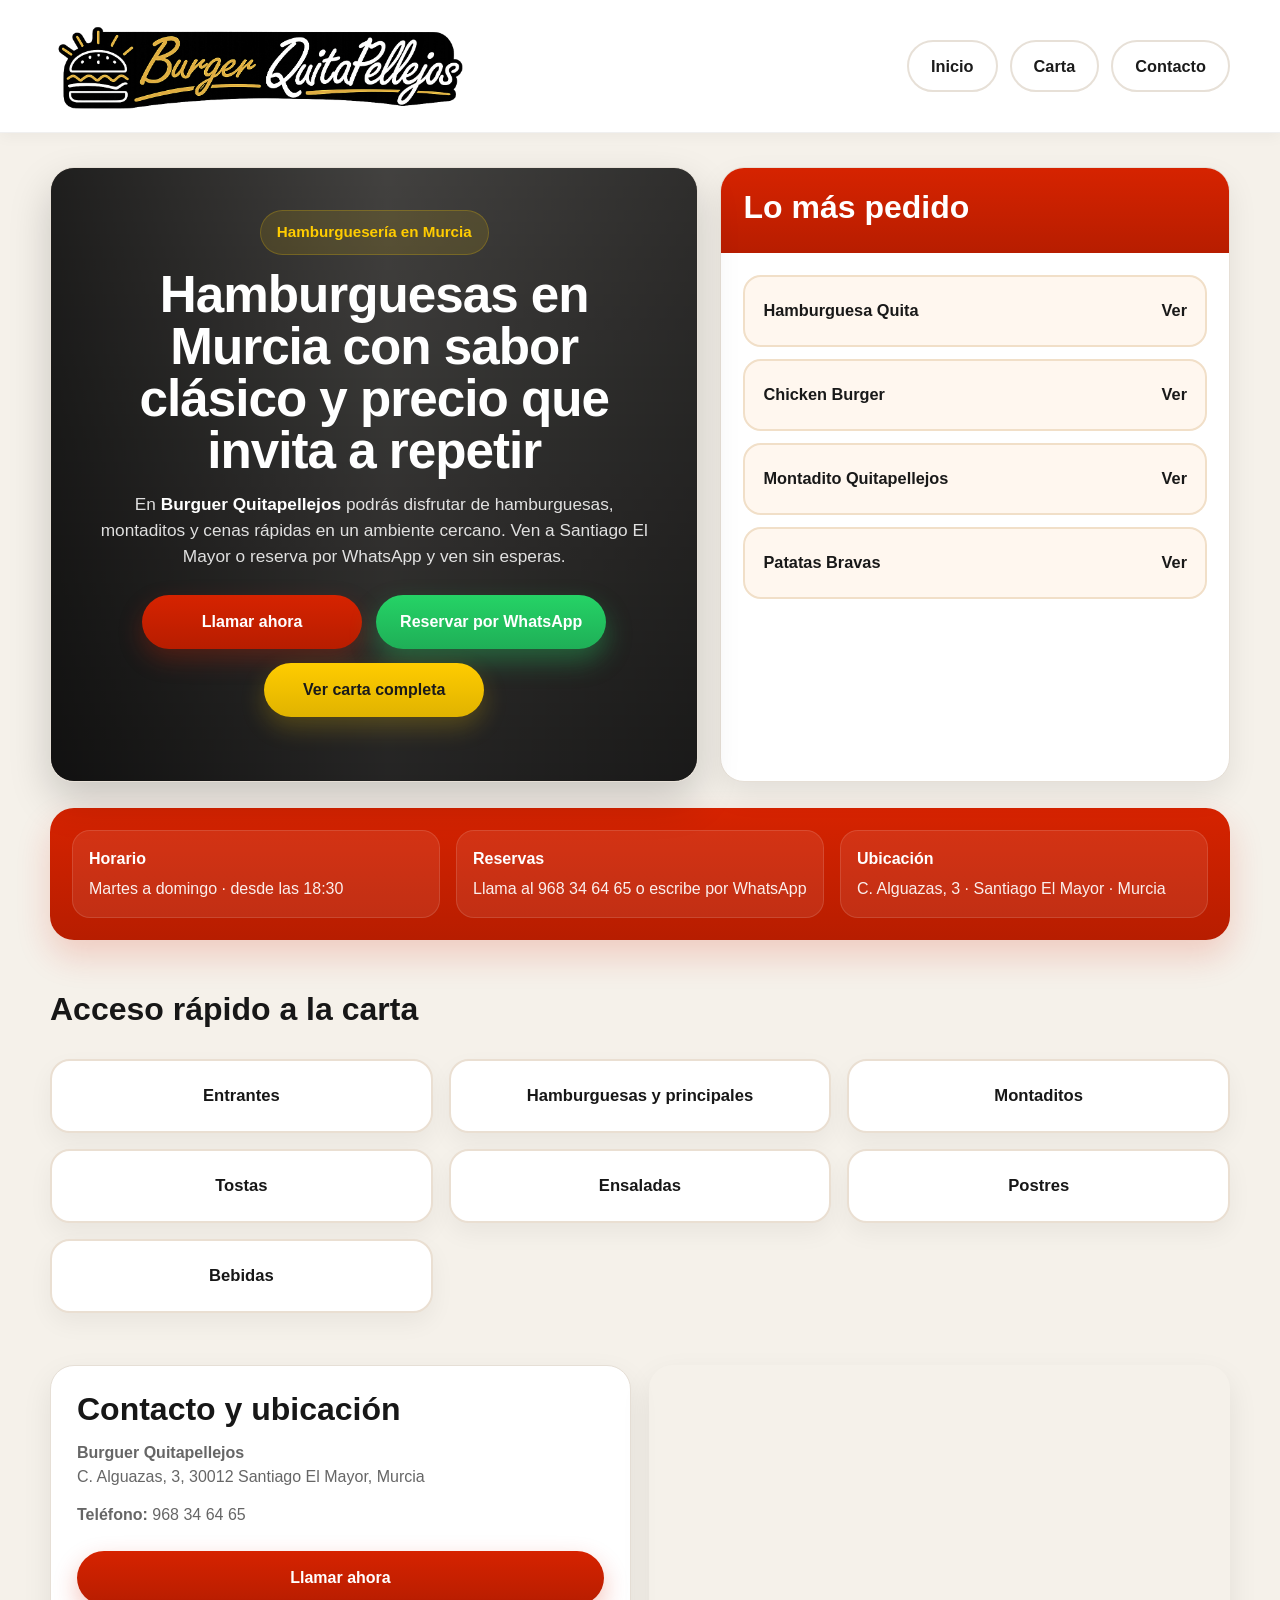
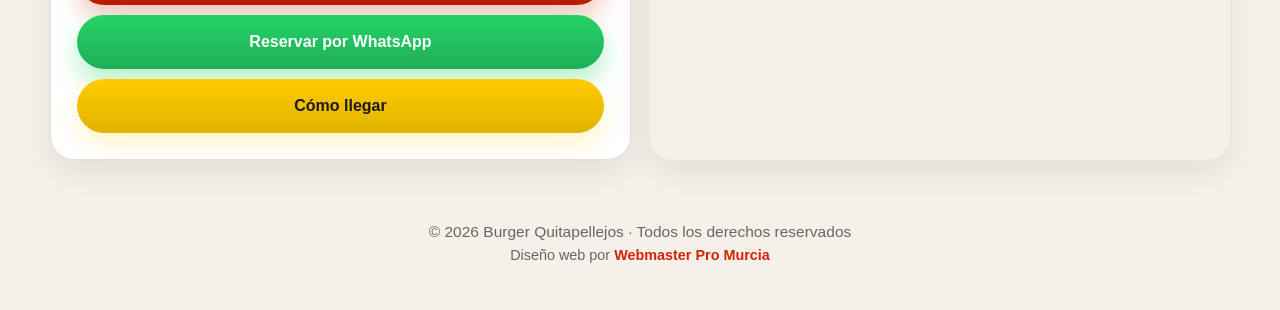
==== index.html @ cd7eaca4 "Update index.html" ====
<!DOCTYPE html>
<html lang="es">
<head>
  <meta charset="UTF-8" />
  <meta name="viewport" content="width=device-width, initial-scale=1.0" />
  <title> Burguer Quitapellejos en Murcia | Hamburguesería en Santiago El Mayor</title>
  <meta name="description" content="Quitapellejos Burguer en Murcia. Hamburguesería en Santiago El Mayor con hamburguesas, montaditos, tostas, ensaladas, entrantes, postres y bebidas. Llama o reserva por WhatsApp." />
  <meta name="theme-color" content="#d62300" />
  <link rel="stylesheet" href="style.css" />
</head>
<body>

  <header class="topbar">
    <div class="container topbar-inner">
      <a href="index.html" class="brand">
  <img src="logo1.png" alt="Burger Quitapellejos" class="brand-logo">
</a>

      <div class="nav">
        <nav class="nav-links">
          <a href="#inicio">Inicio</a>
          <a href="carta.html">Carta</a>
          <a href="#contacto">Contacto</a>
        </nav>
      </div>
    </div>
  </header>

  <main>
    <section class="hero" id="inicio">
      <div class="container hero-grid"> 
        <article class="hero-card hero-card-photo">
          <div class="hero-overlay"></div>
          <div class="hero-content">
            <span class="eyebrow">Hamburguesería en Murcia</span>
            <h1>Hamburguesas en Murcia con sabor clásico y precio que invita a repetir</h1>
            <p>En <strong>Burguer Quitapellejos</strong> podrás disfrutar de hamburguesas, montaditos y cenas rápidas en un ambiente cercano. Ven a Santiago El Mayor o reserva por WhatsApp y ven sin esperas.</p>

            <div class="hero-actions">
              <a class="btn btn-primary" href="tel:968346465">Llamar ahora</a>
              <a class="btn btn-whatsapp" href="https://wa.me/34639311161?text=Hola,%20quiero%20reservar%20mesa%20en%20Quitapellejos%20Burguer" target="_blank" rel="noopener">Reservar por WhatsApp</a>
              <a class="btn btn-secondary" href="carta.html">Ver carta completa</a>
            </div>

          </div>
        </article>

        <aside class="panel">
          <div class="panel-top">
            <h2>Lo más pedido</h2>
          </div>
          <div class="panel-body">
            <div class="top-products">
              <a class="top-product-btn" href="carta.html#hamburguesa-quita">
                <span>Hamburguesa Quita</span>
                <span>Ver</span>
              </a>
              <a class="top-product-btn" href="carta.html#chicken-burger">
                <span>Chicken Burger</span>
                <span>Ver</span>
              </a>
              <a class="top-product-btn" href="carta.html#montadito-quitapellejos">
                <span>Montadito Quitapellejos</span>
                <span>Ver</span>
              </a>
              <a class="top-product-btn" href="carta.html#patatas-bravas">
                <span>Patatas Bravas</span>
                <span>Ver</span>
              </a>
            </div>
          </div>
        </aside>
      </div>
    </section>

    <section class="schedule-strip">
      <div class="container schedule-strip-inner">
        <div class="schedule-item">
          <strong>Horario</strong>
          <span>Martes a domingo · desde las 18:30</span>
        </div>
        <div class="schedule-item">
          <strong>Reservas</strong>
          <span>Llama al 968 34 64 65 o escribe por WhatsApp</span>
        </div>
        <div class="schedule-item">
          <strong>Ubicación</strong>
          <span>C. Alguazas, 3 · Santiago El Mayor · Murcia</span>
        </div>
      </div>
    </section>

    <section class="section">
      <div class="container">
        <div class="section-head">
          <div>
            <h2>Acceso rápido a la carta</h2>
          </div>
        </div>

        <div class="category-grid">
          <a class="category-card" href="carta.html#entrantes">Entrantes</a>
          <a class="category-card" href="carta.html#principales">Hamburguesas y principales</a>
          <a class="category-card" href="carta.html#montaditos">Montaditos</a>
          <a class="category-card" href="carta.html#tostas">Tostas</a>
          <a class="category-card" href="carta.html#ensaladas">Ensaladas</a>
          <a class="category-card" href="carta.html#postres">Postres</a>
          <a class="category-card" href="carta.html#bebidas">Bebidas</a>
        </div>
      </div>
    </section>

    <section class="section" id="contacto">
      <div class="container contact-wrap">
        <article class="contact-card">
          <h2>Contacto y ubicación</h2>
          <p><strong> Burguer Quitapellejos </strong><br>C. Alguazas, 3, 30012 Santiago El Mayor, Murcia</p>
          <p><strong>Teléfono:</strong> <a href="tel:968346465">968 34 64 65</a></p>

          <a class="btn btn-primary" href="tel:968346465">Llamar ahora</a>
          <a class="btn btn-whatsapp" href="https://wa.me/34639311161?text=Hola,%20quiero%20reservar%20mesa%20en%20Quitapellejos%20Burguer" target="_blank" rel="noopener">Reservar por WhatsApp</a>
          <a class="btn btn-secondary" href="https://www.google.com/maps/search/?api=1&query=C.+Alguazas,+3,+30012+Santiago+El+Mayor,+Murcia" target="_blank" rel="noopener">Cómo llegar</a>
        </article>

        <iframe
          class="map-embed"
          title="Mapa Burguer Quitapellejos "
          loading="lazy"
          referrerpolicy="no-referrer-when-downgrade"
          src="https://www.google.com/maps?q=C.+Alguazas,+3,+30012+Santiago+El+Mayor,+Murcia&output=embed">
        </iframe>
      </div>
    </section>
  </main>

  <footer>
    <div class="container">
<p>
  © 2026 Burger Quitapellejos · Todos los derechos reservados<br>
  <span style="font-size:0.9rem;">
    Diseño web por 
    <a href="https://solucionesintegralesmurcia.github.io/webmasterpro/#inicio" target="_blank" rel="noopener" style="color:#d62300; font-weight:700;">
      Webmaster Pro Murcia
    </a>
  </span>
</p>    </div>
  </footer>

</body>
</html>
---- style.css ----
:root{
  --bg:#f5f1ea;
  --white:#ffffff;
  --text:#171717;
  --muted:#666666;
  --primary:#d62300;
  --primary-dark:#b71d00;
  --secondary:#ffcc00;
  --secondary-dark:#e0b300;
  --dark:#1b1b1b;
  --dark-2:#2a2a2a;
  --line:#e6dfd6;
  --soft:#fff8e7;
  --shadow:0 12px 30px rgba(0,0,0,.08);
  --shadow-strong:0 18px 42px rgba(0,0,0,.18);
  --radius:24px;
  --radius-sm:18px;
  --max:1180px;
}

*{
  box-sizing:border-box;
  margin:0;
  padding:0;
}

html{
  scroll-behavior:smooth;
}

body{
  font-family:Arial, Helvetica, sans-serif;
  background:var(--bg);
  color:var(--text);
  line-height:1.5;
}

a{
  text-decoration:none;
  color:inherit;
}

img{
  max-width:100%;
  display:block;
}

.container{
  width:min(var(--max), calc(100% - 28px));
  margin:auto;
}

/* CABECERA */
.topbar{
  position:sticky;
  top:0;
  z-index:1000;
  background:rgba(255,255,255,.96);
  backdrop-filter:blur(10px);
  border-bottom:1px solid rgba(0,0,0,.06);
  box-shadow:0 4px 14px rgba(0,0,0,.04);
  width:100%;
}

.topbar-inner{
  display:flex;
  align-items:center;
  justify-content:space-between;
  gap:30px; /* antes 20 */
  min-height:110px;
  padding:18px 0;
}

.brand{
  display:flex;
  align-items:center;
  justify-content:flex-start;
  flex:0 0 auto;
}

.brand-logo{
  display:block;
  height:96px;
  width:auto;
  max-width:520px;
  object-fit:contain;
}

.brand-text{
  display:flex;
  flex-direction:column;
  gap:2px;
}

.brand-text strong{
  font-size:1.2rem;
  line-height:1.1;
}

.brand-text span{
  color:var(--muted);
  font-size:.96rem;
}

.nav{
  display:flex;
  align-items:center;
  gap:16px;
}

.nav-links{
  display:flex;
  align-items:center;
  gap:12px;
}

.nav-links a{
  display:inline-flex;
  align-items:center;
  justify-content:center;
  min-height:52px;
  padding:0 22px;
  border-radius:999px;
  font-weight:900;
  font-size:1.02rem;
  background:#fff;
  border:2px solid #e7e0d7;
  color:var(--dark);
  transition:.2s ease;
}

.nav-links a:hover{
  background:var(--primary);
  color:#fff;
  border-color:var(--primary);
  transform:translateY(-1px);
}

.nav-cta{
  display:flex;
}

.nav-cta-double{
  display:flex;
  gap:10px;
  align-items:center;
}

/* BOTONES */
.btn{
  display:inline-flex;
  align-items:center;
  justify-content:center;
  min-height:54px;
  padding:0 24px;
  border-radius:999px;
  border:none;
  font-weight:800;
  font-size:1rem;
  cursor:pointer;
  transition:.2s ease;
  text-align:center;
}

.btn-primary{
  background:linear-gradient(180deg,var(--primary) 0%, var(--primary-dark) 100%);
  color:#fff;
  box-shadow:0 10px 24px rgba(214,35,0,.28);
}

.btn-primary:hover{
  transform:translateY(-1px);
}

.btn-secondary{
  background:linear-gradient(180deg,var(--secondary) 0%, var(--secondary-dark) 100%);
  color:#1a1a1a;
  box-shadow:0 10px 24px rgba(255,204,0,.22);
}

.btn-secondary:hover{
  transform:translateY(-1px);
}

.btn-whatsapp{
  background:linear-gradient(180deg,#25d366 0%, #1faf57 100%);
  color:#fff;
  box-shadow:0 12px 26px rgba(37,211,102,.35);
  font-weight:900;
}

.btn-whatsapp:hover{
  transform:translateY(-1px);
}

.btn-outline{
  background:#fff;
  color:var(--primary);
  border:2px solid var(--primary);
}

/* HERO */
.hero{
  padding:34px 0 26px;
}

.hero-grid{
  display:grid;
  grid-template-columns:1.12fr .88fr;
  gap:22px;
  align-items:stretch;
}

.hero-card,
.panel,
.menu-card,
.contact-card,
.info-strip,
.feature-card{
  background:#fff;
  border:1px solid var(--line);
  border-radius:var(--radius);
  box-shadow:var(--shadow);
}

.hero-card{
  position:relative;
  overflow:hidden;
  padding:42px;
  color:#fff;
  background:
    radial-gradient(circle at 85% 18%, rgba(255,204,0,.18), transparent 18%),
    linear-gradient(180deg, #262626 0%, #111111 100%);
  box-shadow:var(--shadow-strong);
}

.hero-card-photo{
  position:relative;
  min-height:560px;
  background:
    linear-gradient(rgba(0,0,0,.55), rgba(0,0,0,.75)),
    url('hero-burguer.jpg') center center / cover no-repeat;
}

.hero-overlay{
  position:absolute;
  inset:0;
  background:
    linear-gradient(90deg, rgba(0,0,0,.72) 0%, rgba(0,0,0,.40) 52%, rgba(0,0,0,.58) 100%);
}

.hero-content{
  position:relative;
  z-index:2;
  max-width:720px;
  margin:0 auto;
  text-align:center;
}

.eyebrow{
  display:inline-block;
  margin-bottom:14px;
  margin:0 auto 14px;
  padding:10px 16px;
  border-radius:999px;
  background:rgba(255,204,0,.12);
  border:1px solid rgba(255,204,0,.22);
  color:var(--secondary);
  font-weight:800;
  font-size:.95rem;
}

.menu-eyebrow{
  margin-bottom:16px;
}

h1,h2,h3{
  margin:0 0 14px;
}

h1{
  font-size:clamp(2.2rem,4vw,4rem);
  line-height:1.02;
  letter-spacing:-1px;
}

h2{
  font-size:clamp(1.7rem,2.5vw,2.4rem);
  line-height:1.08;
}

h3{
  font-size:1.18rem;
}

.hero p{
  font-size:1.08rem;
  color:rgba(255,255,255,.86);
  max-width:58ch;
  margin-bottom:20px;
  margin:0 auto 20px;
  text-align:center;
}

.hero p strong{
  color:#fff;
}

.hero-actions{
  display:flex;
  flex-wrap:wrap;
  gap:14px;
  margin:26px 0 22px;
  margin:26px auto 22px;
  justify-content:center;
}
.hero-actions .btn{
  min-width:220px;
}

/* PANEL */
.panel{
  overflow:hidden;
}

.panel-top{
  background:linear-gradient(180deg,var(--primary) 0%, var(--primary-dark) 100%);
  color:#fff;
  padding:22px 22px 14px;
}

.panel-body{
  padding:22px;
}

/* LO MÁS PEDIDO */
.top-products{
  display:grid;
  gap:12px;
}

.top-product-btn{
  display:flex;
  align-items:center;
  justify-content:space-between;
  gap:12px;
  min-height:72px;
  padding:16px 18px;
  border-radius:18px;
  background:#fff7ef;
  border:2px solid #f1dfc8;
  color:#191919;
  font-weight:800;
  font-size:1.02rem;
  transition:.2s ease;
}

.top-product-btn:hover{
  background:var(--secondary);
  border-color:var(--secondary);
  color:#111;
  transform:translateY(-1px);
}

/* HORARIO */
.schedule-strip{
  padding:0 0 26px;
}

.schedule-strip-inner{
  display:grid;
  grid-template-columns:repeat(3,1fr);
  gap:16px;
  background:linear-gradient(180deg,#d62300 0%, #b71d00 100%);
  color:#fff;
  border-radius:24px;
  padding:22px;
  box-shadow:0 16px 34px rgba(214,35,0,.18);
}

.schedule-item{
  background:rgba(255,255,255,.08);
  border:1px solid rgba(255,255,255,.12);
  border-radius:18px;
  padding:16px;
}

.schedule-item strong{
  display:block;
  margin-bottom:6px;
  font-size:1rem;
}

.schedule-item span{
  display:block;
  color:rgba(255,255,255,.92);
}

/* SECCIONES */
.section{
  padding:26px 0;
}

.section-head{
  display:flex;
  align-items:end;
  justify-content:space-between;
  gap:16px;
  margin-bottom:18px;
}

.section-head p{
  color:var(--muted);
  max-width:62ch;
}

.grid-3{
  display:grid;
  grid-template-columns:repeat(3,1fr);
  gap:18px;
}

.category-grid{
  display:grid;
  grid-template-columns:repeat(3,1fr);
  gap:16px;
}

.category-grid-menu{
  margin-top:18px;
}

.category-card{
  display:flex;
  align-items:center;
  justify-content:center;
  min-height:74px;
  padding:16px 18px;
  border-radius:20px;
  background:#ffffff;
  border:2px solid #eadfd2;
  box-shadow:0 10px 24px rgba(0,0,0,.05);
  font-weight:900;
  font-size:1.04rem;
  text-align:center;
  transition:.2s ease;
}

.category-card:hover{
  background:var(--primary);
  color:#fff;
  border-color:var(--primary);
  transform:translateY(-1px);
}

/* CARTA */
.menu-card{
  padding:24px;
}

.menu-card h2,
.menu-card h3{
  color:var(--primary);
}

.menu-list{
  display:grid;
  gap:12px;
}

.menu-item{
  display:flex;
  align-items:flex-start;
  justify-content:space-between;
  gap:14px;
  padding-bottom:12px;
  border-bottom:1px dashed #e8d8c9;
  scroll-margin-top:110px;
}

.menu-item:last-child{
  border-bottom:none;
  padding-bottom:0;
}

.menu-item strong{
  display:block;
  font-size:1rem;
}

.menu-item small{
  display:block;
  color:var(--muted);
  margin-top:4px;
}

.price{
  white-space:nowrap;
  font-weight:900;
  color:var(--primary);
}

/* INFO */
.info-strip{
  padding:22px;
  display:grid;
  grid-template-columns:repeat(3,1fr);
  gap:16px;
}

.info-strip div{
  background:#fff9ef;
  border:1px solid #f0e1b7;
  border-radius:18px;
  padding:15px;
}

.info-strip strong{
  display:block;
  color:var(--primary);
  margin-bottom:4px;
}

/* RESEÑAS */
.reviews-grid{
  display:grid;
  grid-template-columns:repeat(3,1fr);
  gap:18px;
}

.review-card{
  background:#fff;
  border:1px solid #e6dfd6;
  border-radius:24px;
  padding:24px;
  box-shadow:0 12px 30px rgba(0,0,0,.06);
}

.review-stars{
  color:#ffb800;
  font-size:1.2rem;
  margin-bottom:12px;
  letter-spacing:2px;
}

.review-card p{
  color:#444;
  margin-bottom:14px;
}

/* CONTACTO */
.contact-wrap{
  display:grid;
  grid-template-columns:1fr 1fr;
  gap:18px;
}

.contact-card{
  padding:26px;
}

.contact-card p{
  margin:0 0 14px;
  color:var(--muted);
}

.contact-card .btn{
  width:100%;
  margin-top:10px;
}

.map-embed{
  width:100%;
  min-height:100%;
  border:0;
  border-radius:var(--radius);
  box-shadow:var(--shadow);
}

/* HERO CARTA */
.menu-hero{
  padding:34px 0 10px;
}

.menu-title{
  color:var(--text);
  margin-bottom:8px;
}

.menu-subtitle{
  color:var(--muted);
  font-size:1.05rem;
}

.full-menu-onecol{
  display:grid;
  gap:18px;
}

/* BARRA INFERIOR CARTA */
.sticky-order-bar{
  position:sticky;
  bottom:0;
  padding:16px 0 22px;
  background:linear-gradient(to top, rgba(245,241,234,1), rgba(245,241,234,.86), rgba(245,241,234,0));
}

.sticky-order-inner{
  display:grid;
  grid-template-columns:1fr 1fr;
  gap:12px;
}

/* FOOTER */
footer{
  padding:34px 0 44px;
  text-align:center;
  color:var(--muted);
  font-size:.97rem;
}

.footer-inner{
  display:flex;
  flex-direction:column;
  align-items:center;
  justify-content:center;
  gap:8px;
  text-align:center;
}

.footer-inner p{
  margin:0;
  line-height:1.5;
  width:100%;
}

.footer-credit{
  color:var(--primary);
  font-weight:800;
  text-decoration:none;
}

/* TABLET */
@media (max-width:980px){
  .hero-grid,
  .grid-3,
  .contact-wrap,
  .info-strip,
  .schedule-strip-inner,
  .reviews-grid,
  .category-grid{
    grid-template-columns:1fr;
  }

  .badges{
    grid-template-columns:1fr;
  }

  .topbar-inner{
    flex-direction:column;
    align-items:center;
    text-align:center;
  }

  .nav{
    flex-direction:column;
    width:100%;
  }

  .nav-links{
    justify-content:center;
    flex-wrap:wrap;
    width:100%;
  }

  .nav-cta{
    width:100%;
    justify-content:center;
  }
}

/* MÓVIL */
@media screen and (max-width: 640px){
.nav-cta-double{
  display:none !important;
}
  .topbar{
    position: relative !important;
    top: auto !important;
    box-shadow: none !important;
    border-bottom: none !important;
    backdrop-filter: none !important;
    background: #fff !important;
 .footer-inner{
  gap:6px;
}

.footer-inner p{
  font-size:.95rem;
} }

  .topbar-inner{
    display:flex;
    flex-direction:column;
    align-items:center;
    justify-content:center;
    gap:14px;
    min-height:auto !important;
    padding:20px 10px 12px !important;
  }

  .brand{
    width:100%;
    display:flex;
    justify-content:center;
    align-items:center;
  }

  .brand-logo{
    display:block;
    width:94% !important;
    max-width:420px !important;
    height:auto !important;
    max-height:none !important;
    object-fit:contain;
    margin:0 auto 6px;
  }

  .nav{
    width:100%;
    display:flex;
    flex-direction:column;
    gap:12px;
    margin-top:2px;
  }

  .nav-links{
    display:grid;
    grid-template-columns:repeat(3,1fr);
    gap:10px;
    width:100%;
  }

  .nav-links a{
    width:100%;
    min-height:52px;
    font-size:1rem;
    border-radius:16px;
    padding:0 10px;
  }

  .nav-cta-double{
    display:flex;
    flex-direction:column;
    width:100%;
    gap:12px;
  }

  .nav-cta-double .btn{
    width:100%;
    min-height:58px;
    font-size:1.02rem;
    border-radius:20px;
  }

  .hero{
    padding-top:18px;
  }

  .hero-card,
  .menu-card,
  .contact-card,
  .panel{
    border-radius:22px;
  }

  .hero-card{
    padding:24px 18px;
  }

  .hero-card-photo{
    min-height:auto;
  }

  h1{
    font-size:clamp(1.9rem,8vw,3rem);
    line-height:1.05;
  }

  .hero-actions{
    flex-direction:column;
  }

  .hero-actions .btn{
    width:100%;
    min-height:54px;
    font-size:1rem;
  }

  .top-product-btn,
  .category-card{
    min-height:68px;
    font-size:.98rem;
    padding:14px 16px;
  }

  .schedule-strip-inner,
  .category-grid,
  .contact-wrap,
  .sticky-order-inner{
    grid-template-columns:1fr;
  }

  .section-head{
    flex-direction:column;
    align-items:flex-start;
  }
}
@media screen and (max-width: 640px){
  .topbar .nav-cta,
  .topbar .nav-cta-double,
  .topbar .nav-cta-double .btn{
    display:none !important;
  }
}
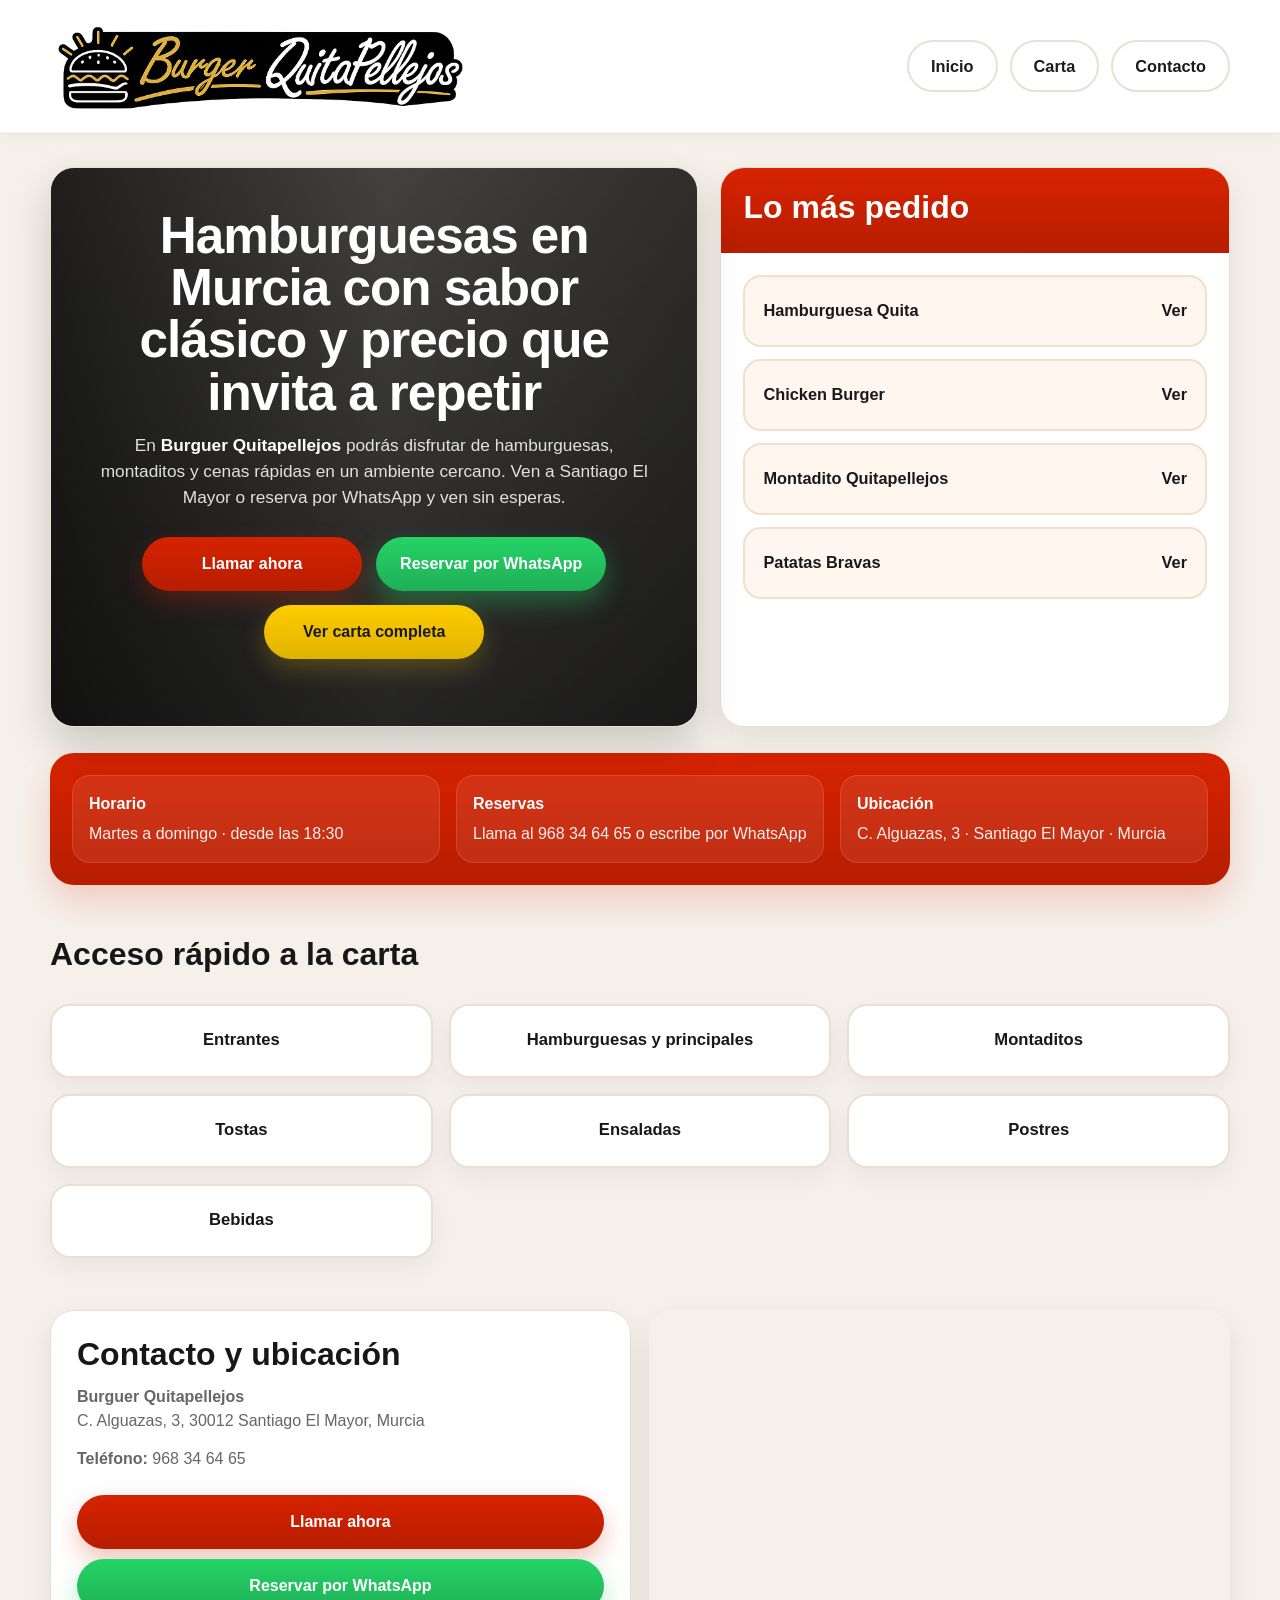
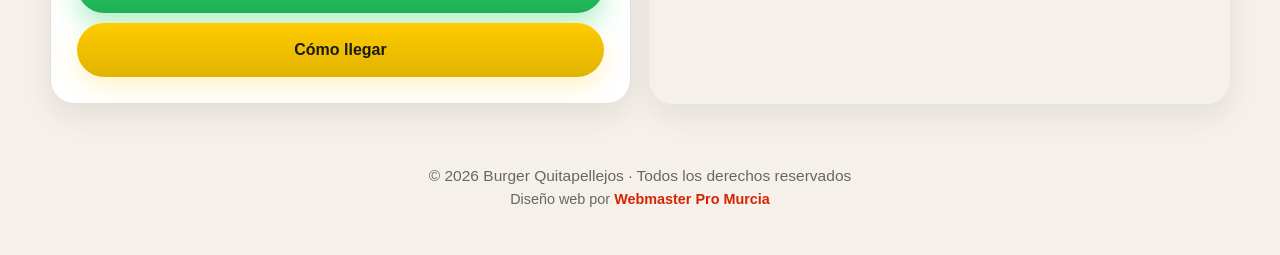
==== commit 4ca894d4: "Update index.html" ====
--- a/index.html
+++ b/index.html
@@ -32,7 +32,6 @@
         <article class="hero-card hero-card-photo">
           <div class="hero-overlay"></div>
           <div class="hero-content">
-            <span class="eyebrow">Hamburguesería en Murcia</span>
             <h1>Hamburguesas en Murcia con sabor clásico y precio que invita a repetir</h1>
             <p>En <strong>Burguer Quitapellejos</strong> podrás disfrutar de hamburguesas, montaditos y cenas rápidas en un ambiente cercano. Ven a Santiago El Mayor o reserva por WhatsApp y ven sin esperas.</p>
 
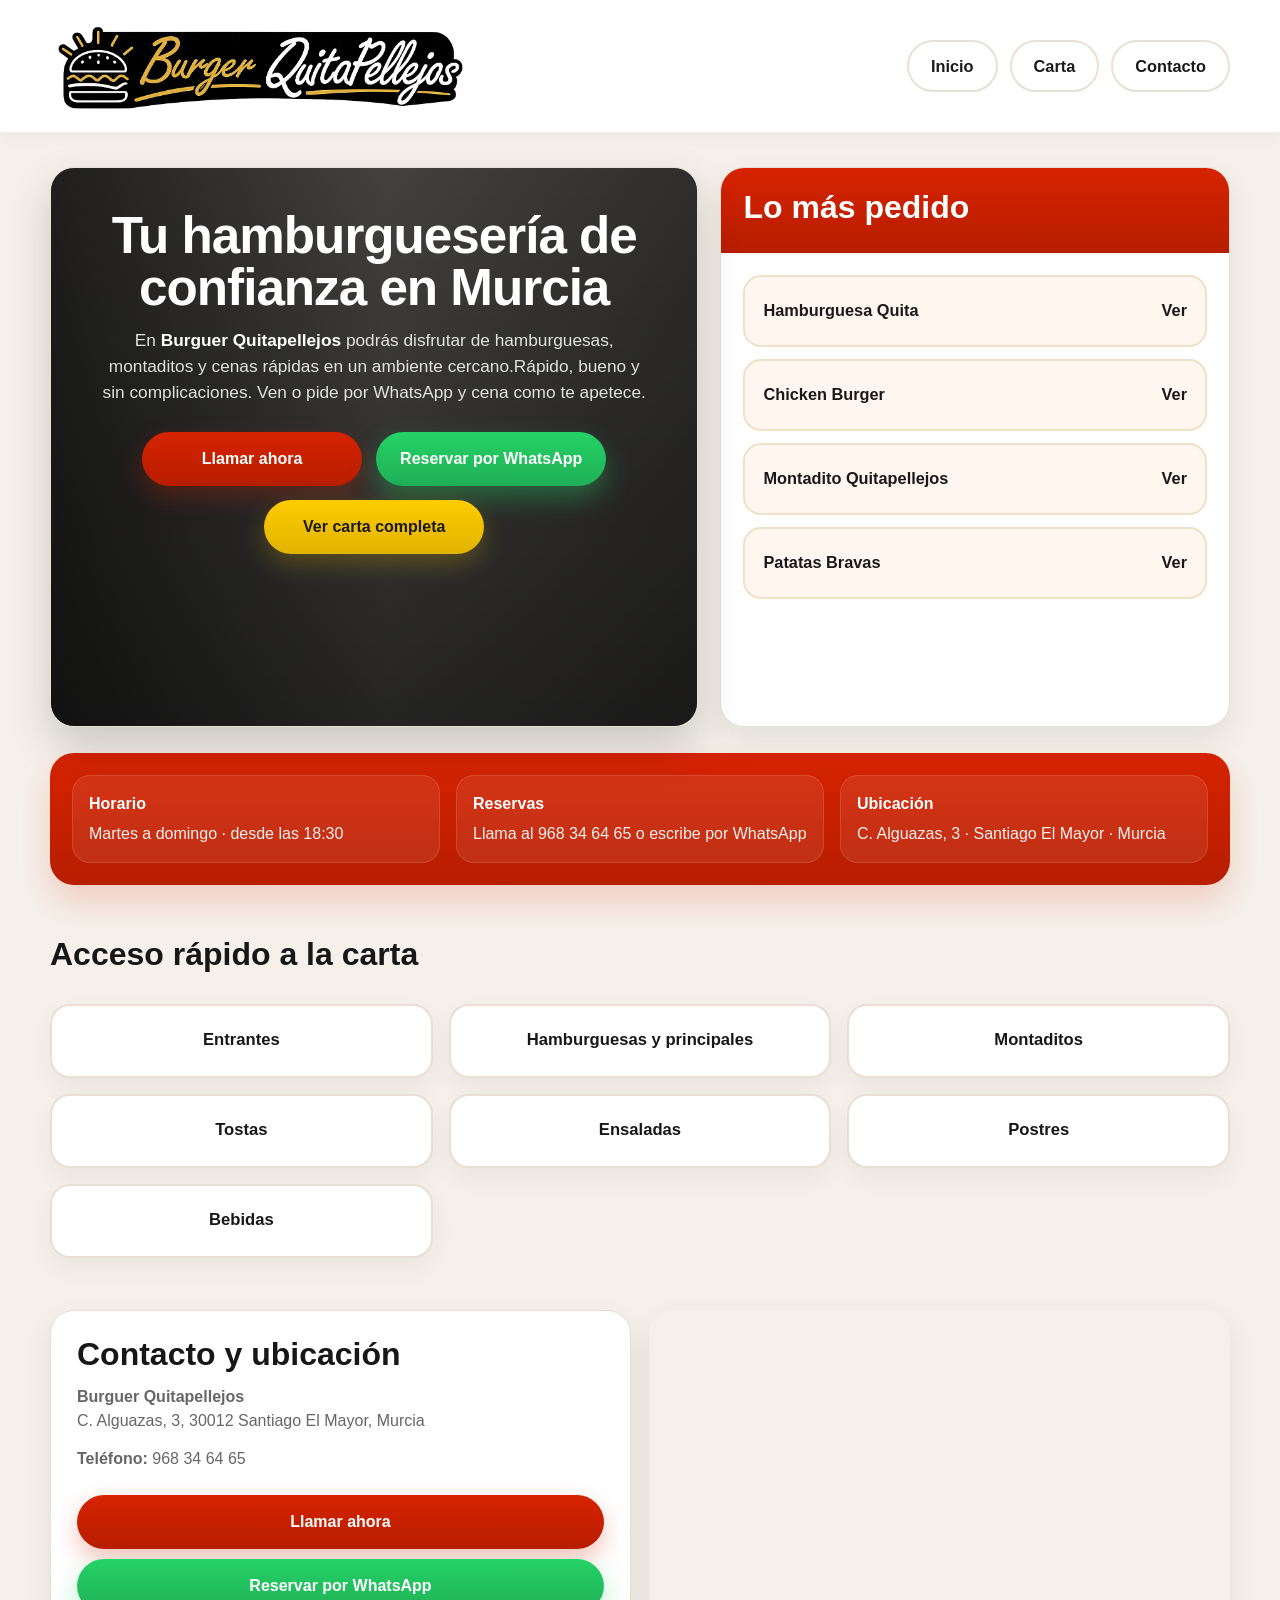
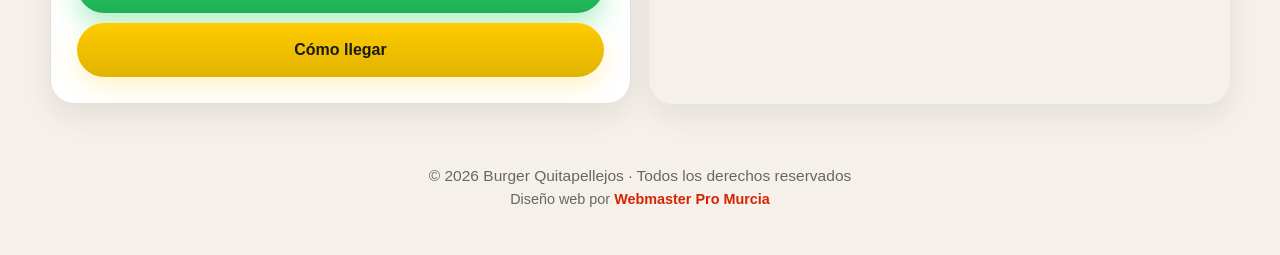
==== commit 2bda0c87: "Update index.html" ====
--- a/index.html
+++ b/index.html
@@ -32,8 +32,9 @@
         <article class="hero-card hero-card-photo">
           <div class="hero-overlay"></div>
           <div class="hero-content">
-            <h1>Hamburguesas en Murcia con sabor clásico y precio que invita a repetir</h1>
-            <p>En <strong>Burguer Quitapellejos</strong> podrás disfrutar de hamburguesas, montaditos y cenas rápidas en un ambiente cercano. Ven a Santiago El Mayor o reserva por WhatsApp y ven sin esperas.</p>
+            <h1>Tu hamburguesería de confianza en Murcia </h1>
+            <p>En <strong>Burguer Quitapellejos</strong> podrás disfrutar de hamburguesas, montaditos y cenas rápidas en un ambiente cercano.Rápido, bueno y sin complicaciones. 
+Ven o pide por WhatsApp y cena como te apetece.</p>
 
             <div class="hero-actions">
               <a class="btn btn-primary" href="tel:968346465">Llamar ahora</a>
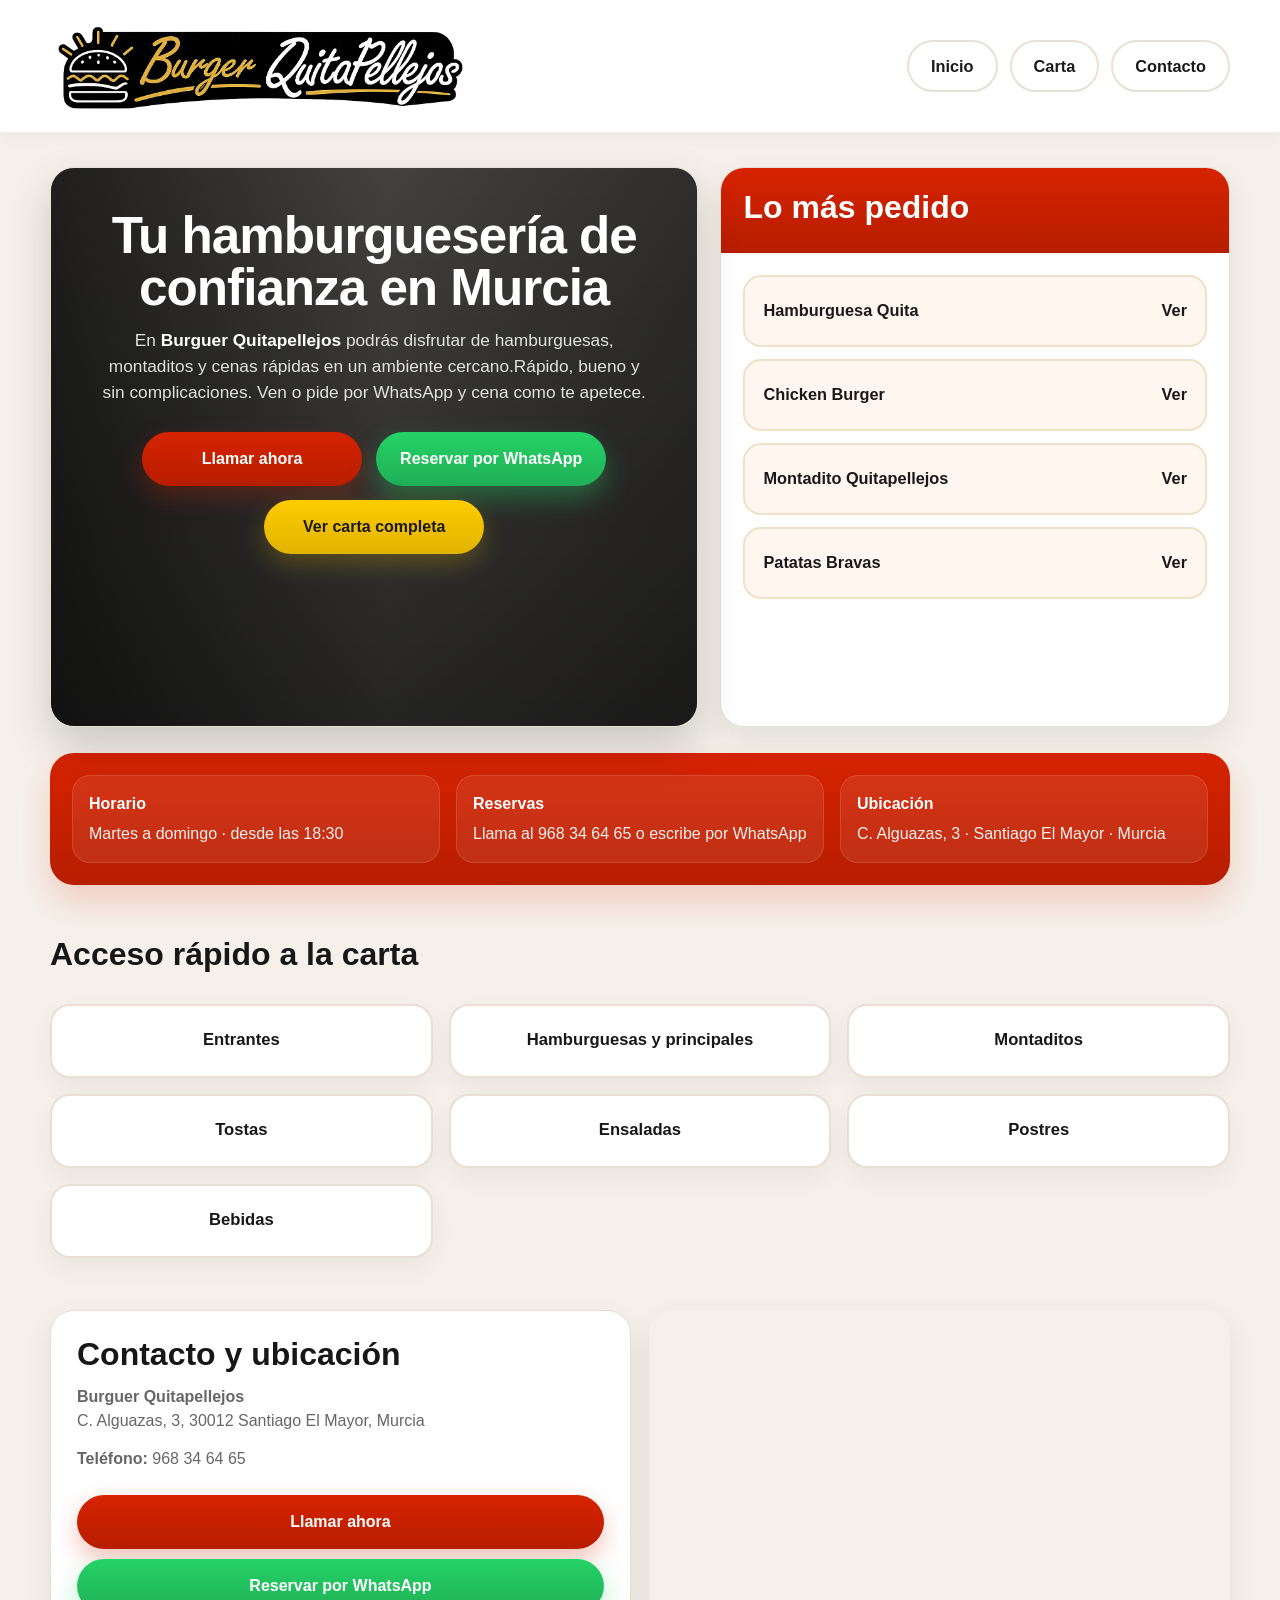
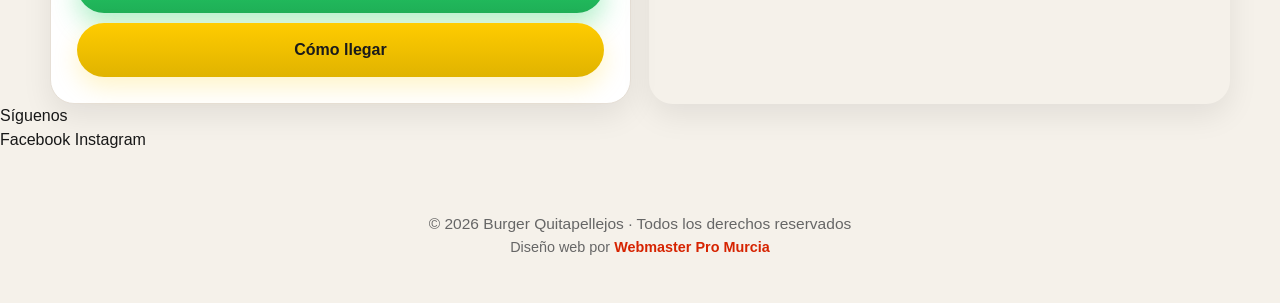
==== commit 76d98e49: "Update index.html" ====
--- a/index.html
+++ b/index.html
@@ -129,7 +129,20 @@
           referrerpolicy="no-referrer-when-downgrade"
           src="https://www.google.com/maps?q=C.+Alguazas,+3,+30012+Santiago+El+Mayor,+Murcia&output=embed">
         </iframe>
-      </div>
+      </div><!-- 🔥 REDES SOCIALES -->
+<div class="social-block">
+  <p class="social-title">Síguenos</p>
+
+  <div class="social-links">
+    <a href="https://www.facebook.com/quitapellejoss" target="_blank" rel="noopener" class="social-btn facebook">
+      Facebook
+    </a>
+
+    <a href="https://www.instagram.com/quitapellejos" target="_blank" rel="noopener" class="social-btn instagram">
+      Instagram
+    </a>
+  </div>
+</div>
     </section>
   </main>
 
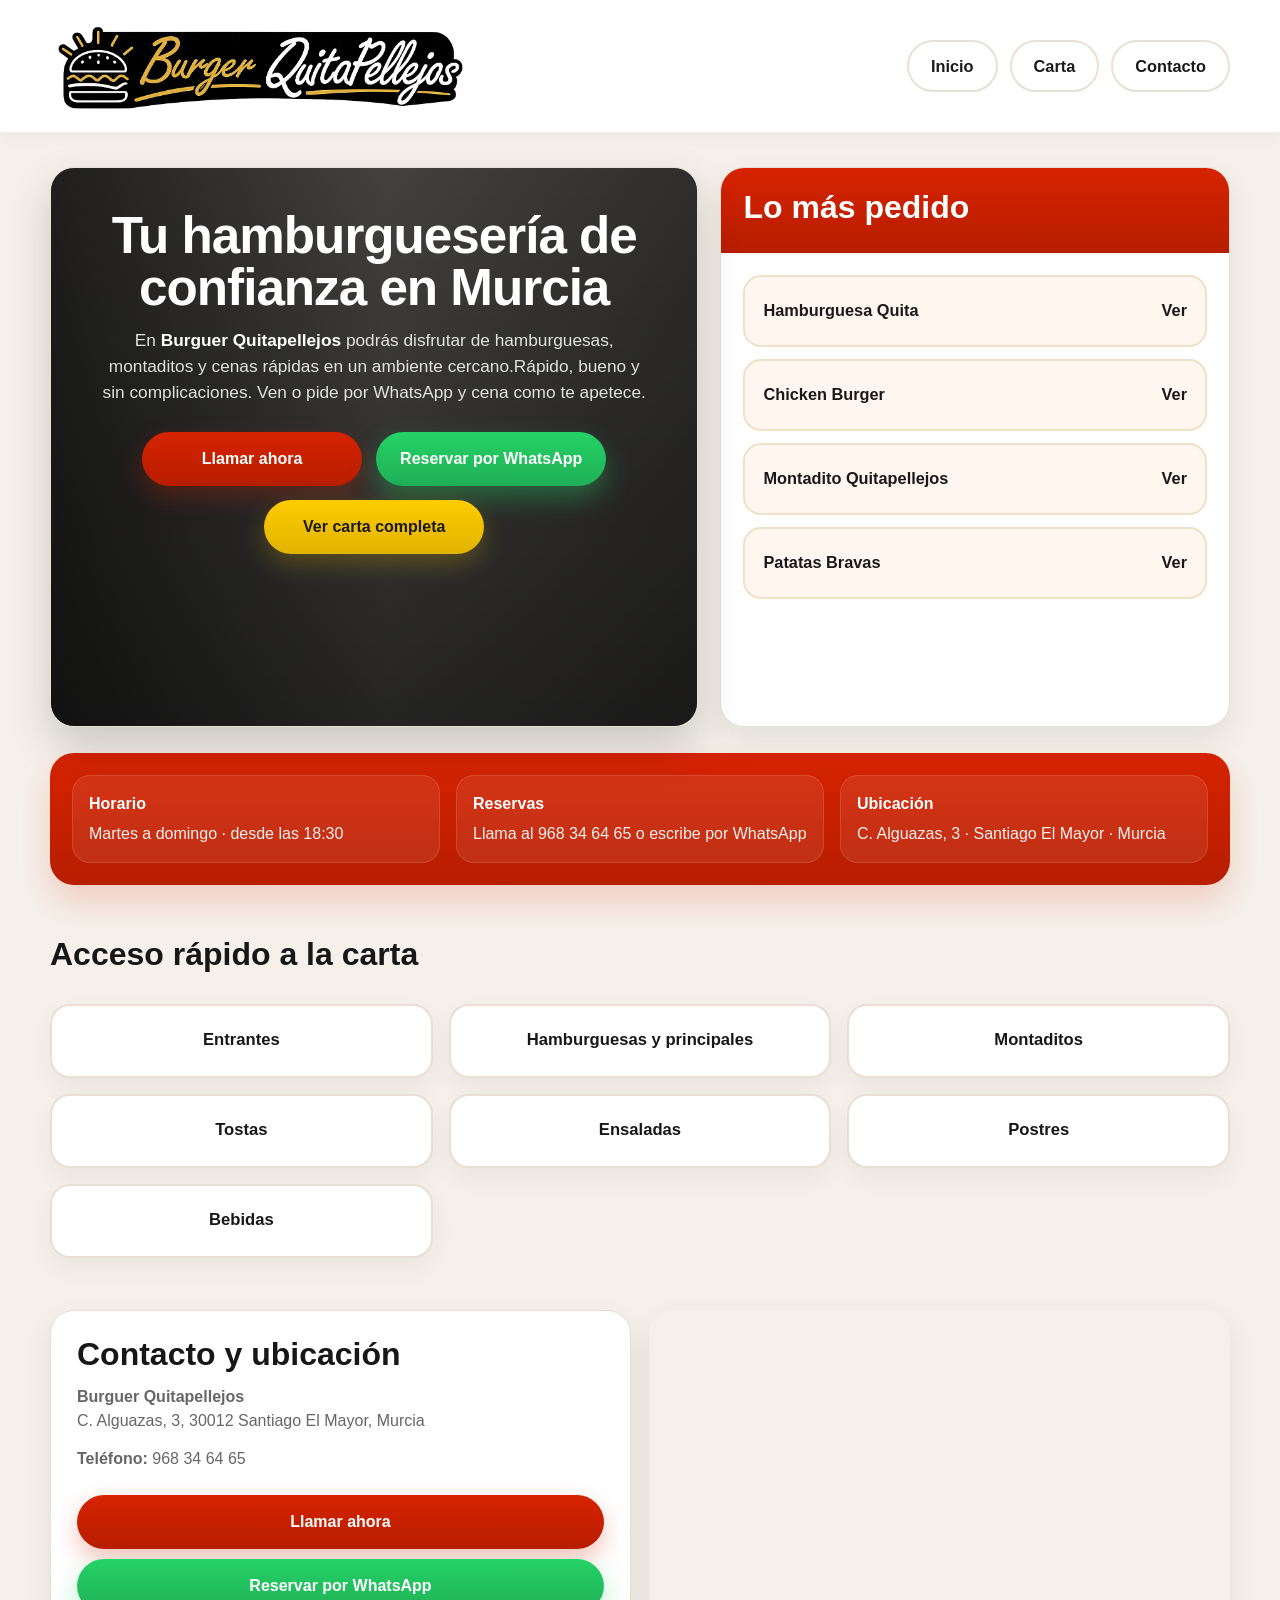
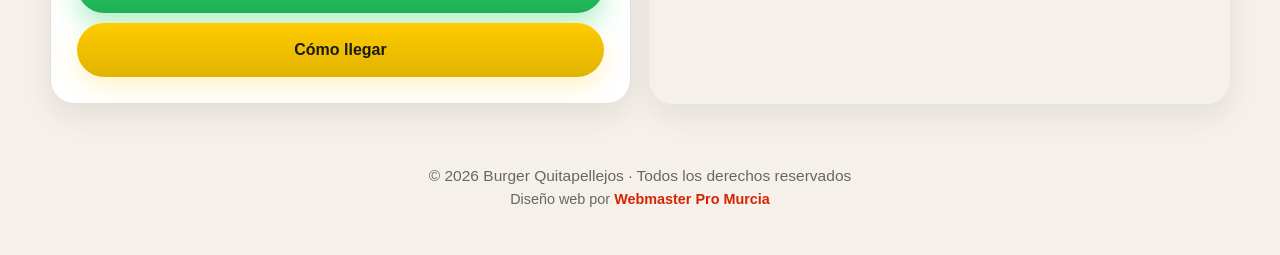
==== commit 91369bc1: "Update index.html" ====
--- a/index.html
+++ b/index.html
@@ -129,20 +129,7 @@
           referrerpolicy="no-referrer-when-downgrade"
           src="https://www.google.com/maps?q=C.+Alguazas,+3,+30012+Santiago+El+Mayor,+Murcia&output=embed">
         </iframe>
-      </div><!-- 🔥 REDES SOCIALES -->
-<div class="social-block">
-  <p class="social-title">Síguenos</p>
-
-  <div class="social-links">
-    <a href="https://www.facebook.com/quitapellejoss" target="_blank" rel="noopener" class="social-btn facebook">
-      Facebook
-    </a>
-
-    <a href="https://www.instagram.com/quitapellejos" target="_blank" rel="noopener" class="social-btn instagram">
-      Instagram
-    </a>
-  </div>
-</div>
+      </div>
     </section>
   </main>
 
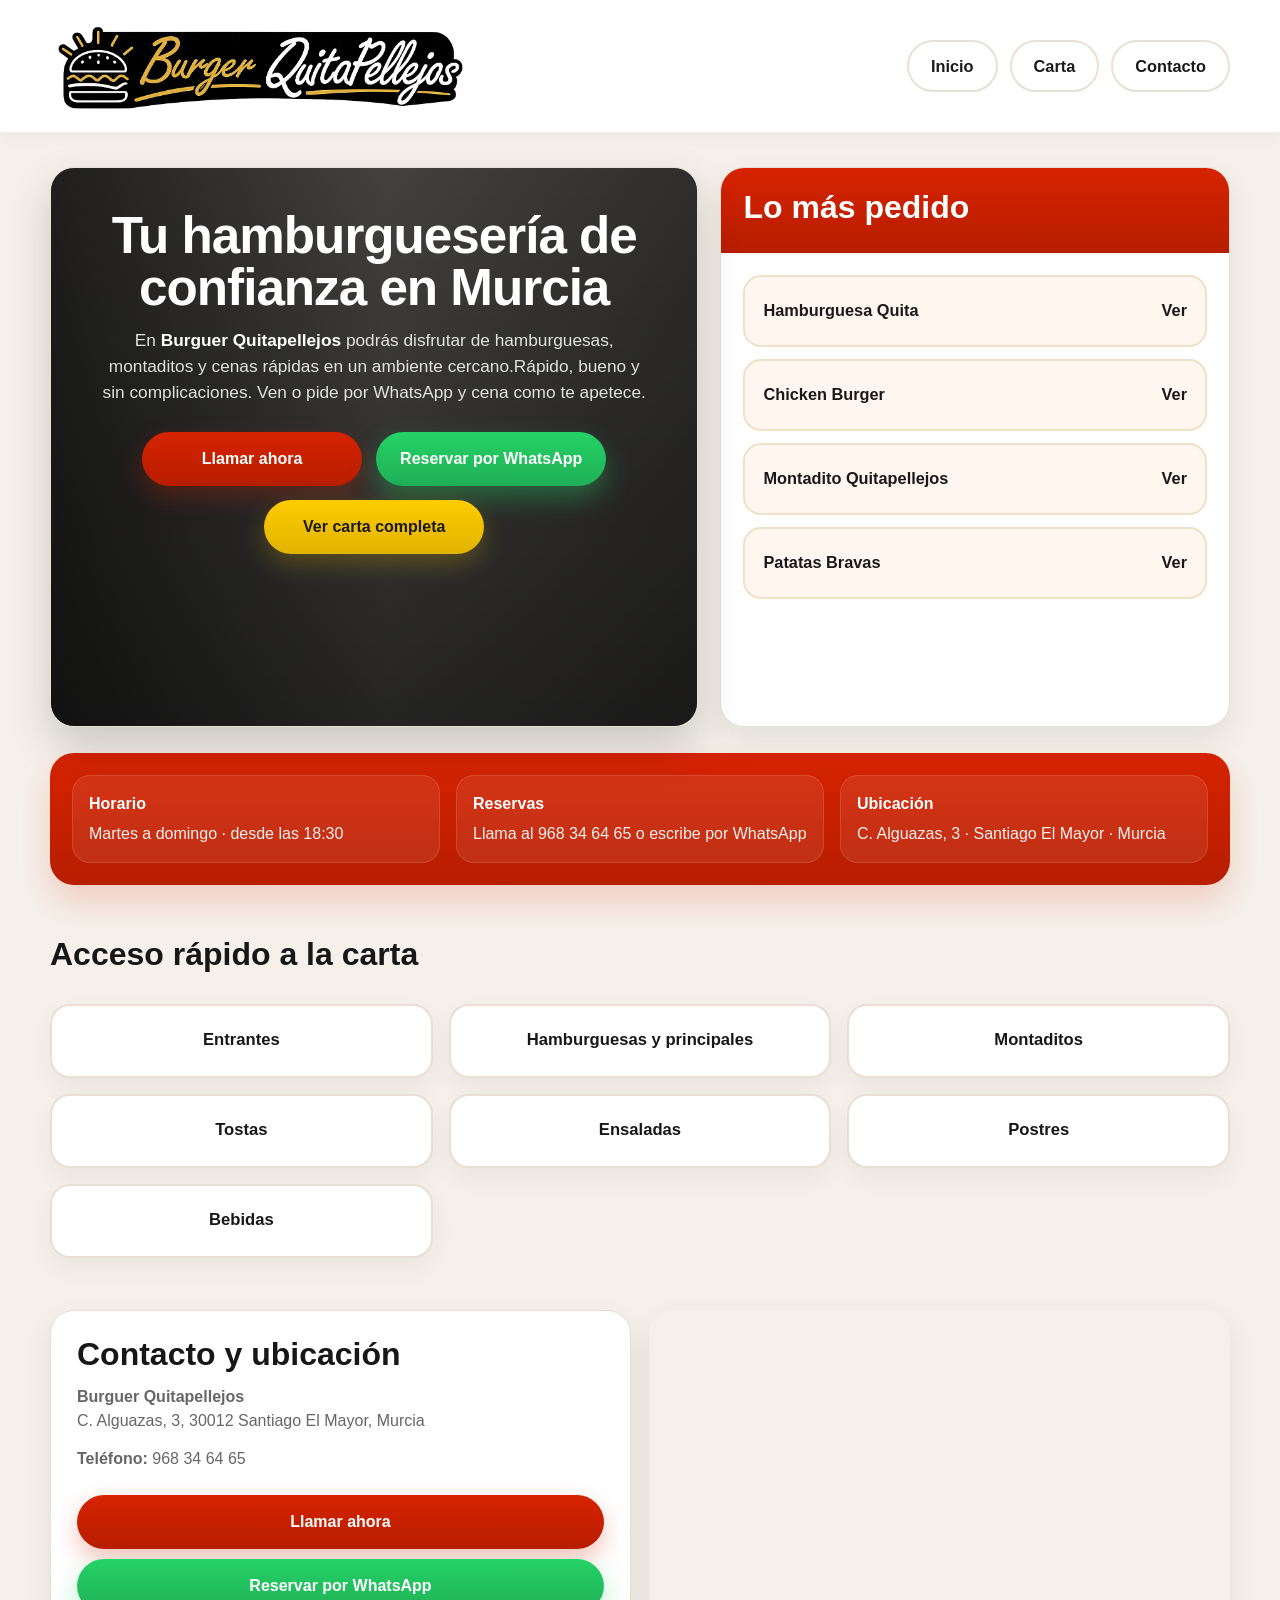
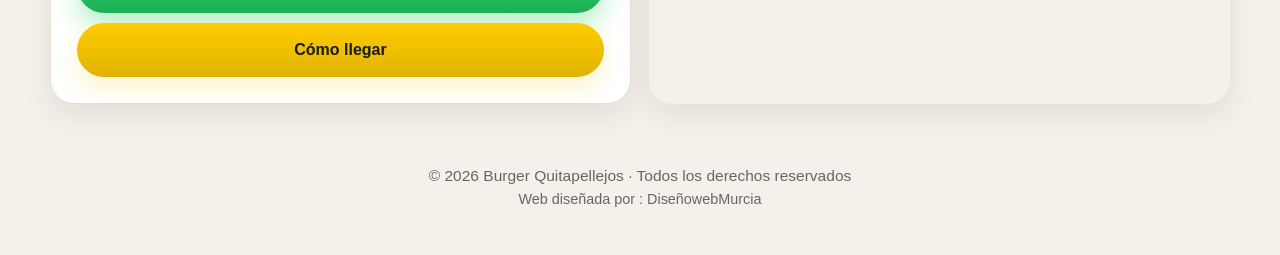
==== commit 9f73fe7d: "Update index.html" ====
--- a/index.html
+++ b/index.html
@@ -32,7 +32,7 @@
         <article class="hero-card hero-card-photo">
           <div class="hero-overlay"></div>
           <div class="hero-content">
-            <h1>Tu hamburguesería de confianza en Murcia </h1>
+            <h1> Tu hamburguesería de confianza en Murcia </h1>
             <p>En <strong>Burguer Quitapellejos</strong> podrás disfrutar de hamburguesas, montaditos y cenas rápidas en un ambiente cercano.Rápido, bueno y sin complicaciones. 
 Ven o pide por WhatsApp y cena como te apetece.</p>
 
@@ -133,18 +133,22 @@
     </section>
   </main>
 
-  <footer>
-    <div class="container">
-<p>
-  © 2026 Burger Quitapellejos · Todos los derechos reservados<br>
-  <span style="font-size:0.9rem;">
-    Diseño web por 
-    <a href="https://solucionesintegralesmurcia.github.io/webmasterpro/#inicio" target="_blank" rel="noopener" style="color:#d62300; font-weight:700;">
-      Webmaster Pro Murcia
-    </a>
-  </span>
-</p>    </div>
-  </footer>
+<footer class="site-footer">
+  <div class="container">
+    <p>
+      © 2026 Burger Quitapellejos · Todos los derechos reservados<br>
+      <span style="font-size:0.9rem;">
+        Web diseñada por :
+        <a href="https://solucionesintegralesmurcia.github.io/Disenowebmurcia/#inicio" 
+           target="_blank" 
+           rel="noopener" 
+           class="footer-link">
+          DiseñowebMurcia
+        </a>
+      </span>
+    </p>
+  </div>
+</footer>
 
 </body>
 </html>
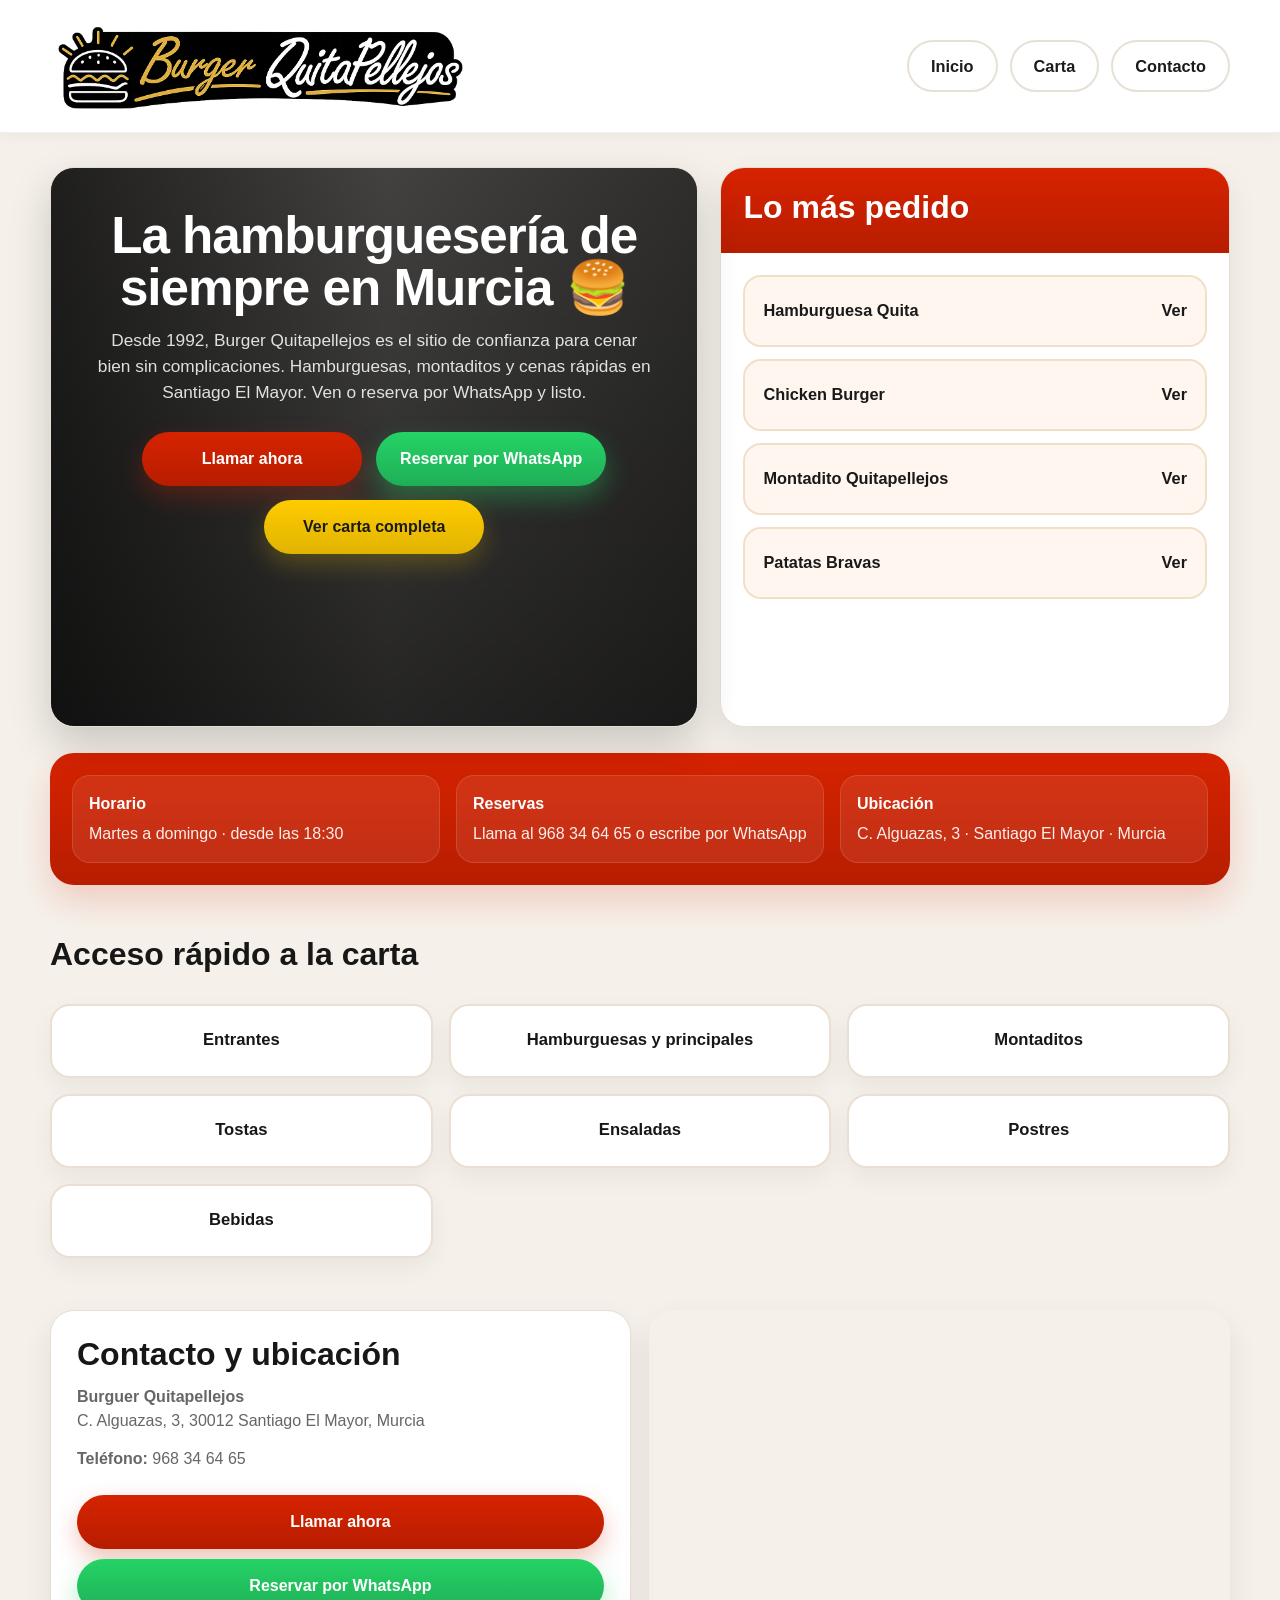
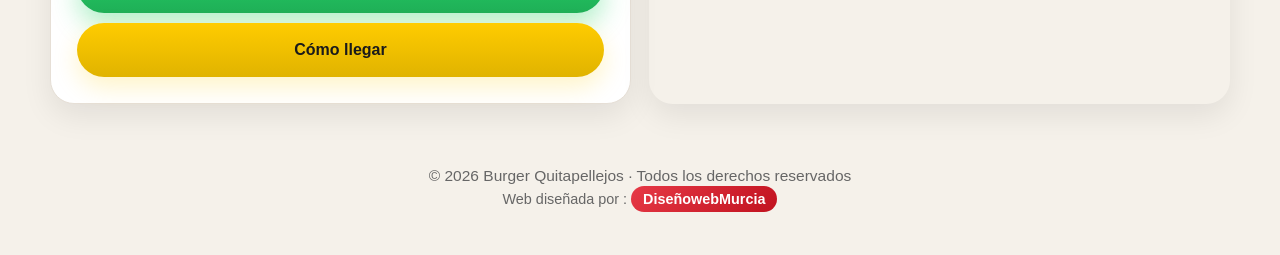
==== commit ad7f0e72: "Update index.html" ====
--- a/index.html
+++ b/index.html
@@ -32,9 +32,13 @@
         <article class="hero-card hero-card-photo">
           <div class="hero-overlay"></div>
           <div class="hero-content">
-            <h1> Tu hamburguesería de confianza en Murcia </h1>
-            <p>En <strong>Burguer Quitapellejos</strong> podrás disfrutar de hamburguesas, montaditos y cenas rápidas en un ambiente cercano.Rápido, bueno y sin complicaciones. 
-Ven o pide por WhatsApp y cena como te apetece.</p>
+           <h1>La hamburguesería de siempre en Murcia 🍔</h1>
+
+<p>
+Desde 1992, Burger Quitapellejos es el sitio de confianza para cenar bien sin complicaciones. 
+Hamburguesas, montaditos y cenas rápidas en Santiago El Mayor. 
+Ven o reserva por WhatsApp y listo.
+</p>
 
             <div class="hero-actions">
               <a class="btn btn-primary" href="tel:968346465">Llamar ahora</a>
--- a/style.css
+++ b/style.css
@@ -823,3 +823,30 @@
     display:none !important;
   }
 }
+.footer-link {
+  color: #744c95;
+  font-weight: 700;
+  padding: 4px 10px;
+  border-radius: 999px;
+  background: rgba(116, 76, 149, 0.08);
+  transition: 0.3s;
+}
+
+.footer-link:hover {
+  background: #744c95;
+  color: #fff;
+  transform: scale(1.05);
+}
+.footer-link {
+  color: #fff;
+  background: linear-gradient(135deg, #e63946, #c1121f);
+  font-weight: 700;
+  padding: 5px 12px;
+  border-radius: 999px;
+  transition: 0.3s;
+}
+
+.footer-link:hover {
+  transform: scale(1.05);
+  box-shadow: 0 6px 16px rgba(225, 57, 70, 0.4);
+}
